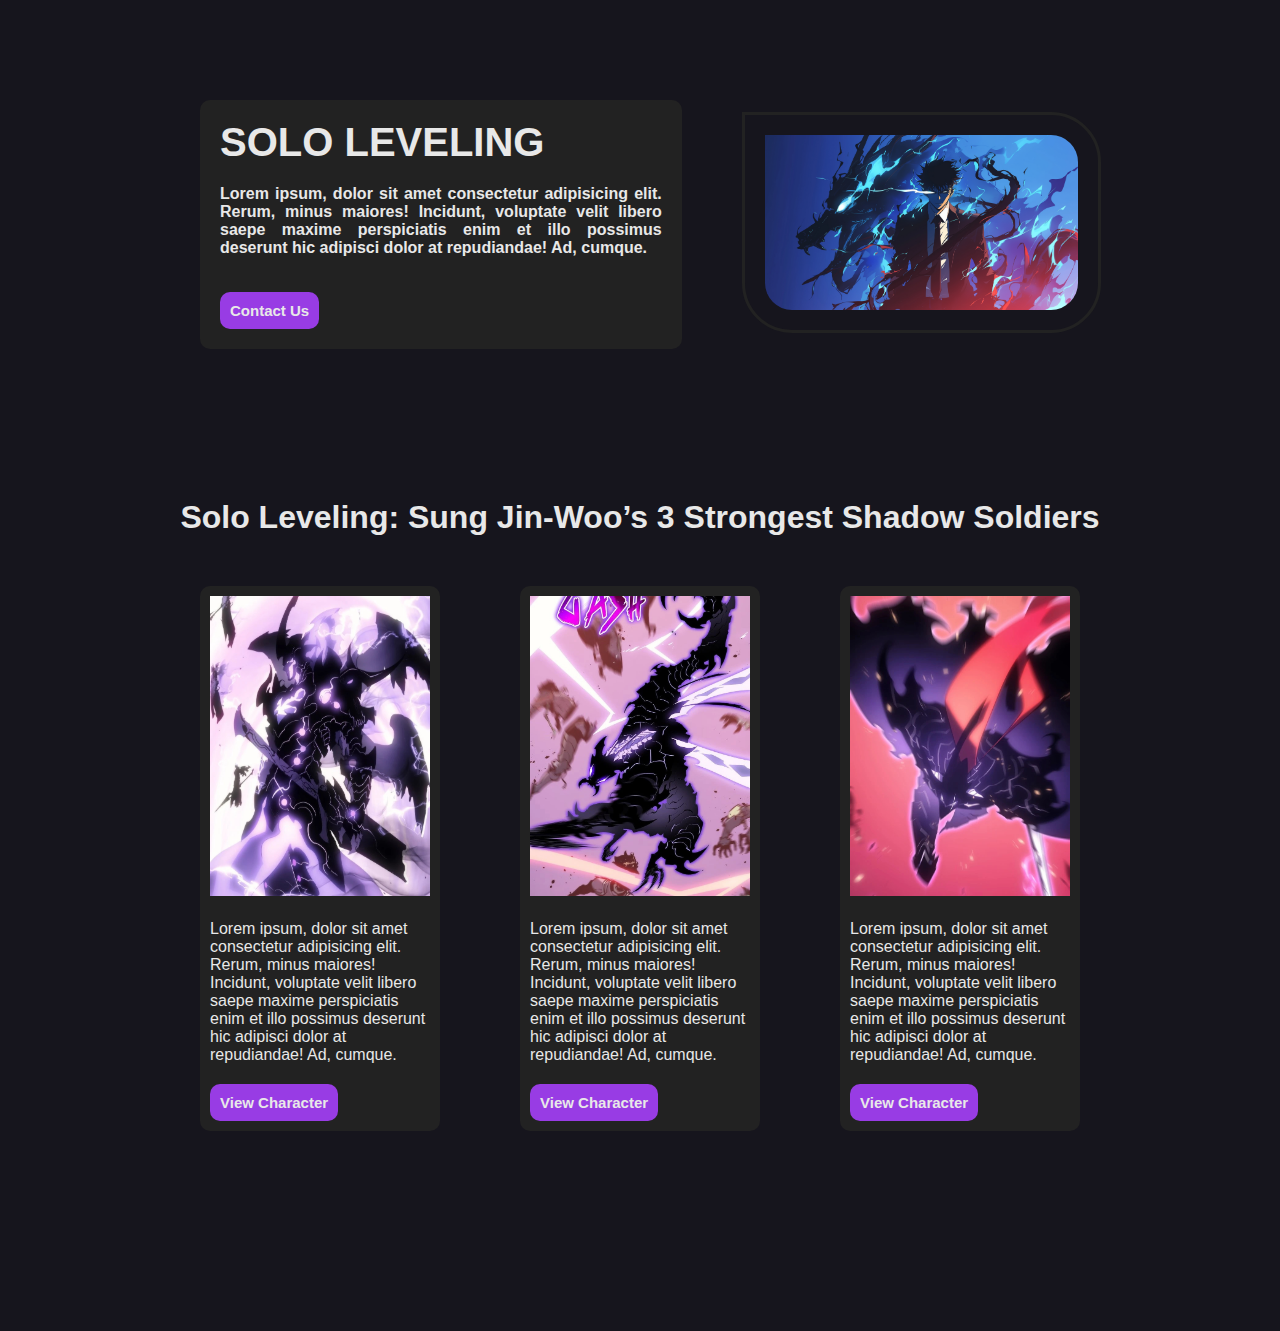
==== quiz-con/index.html @ 82c8b115 "Add files via upload" ====
<!DOCTYPE html>
<html lang="en">
<head>
    <meta charset="UTF-8">
    <meta name="viewport" content="width=device-width, initial-scale=1.0">
    <title>Document</title>
    <link rel="stylesheet" href="style.css">
</head>
<body>
    <div class="sectionOne" id="sectionOne"></div>

    <div class="sectionTwo" id="sectionTwo"></div>
    
    <script type="module" src="./app.js"></script>
</body>
</html>
---- quiz-con/style.css ----
*{
    padding: 0px;
    margin: 0px;
    box-sizing: border-box;
    font-family:Arial, Helvetica, sans-serif;
}

body{
    background-color: #16151d;
}

.sectionOne{
    color:rgb(232, 232, 232);
    display: flex;
    text-align: justify;
    align-items: center;
    margin-top: 100px;
    margin-bottom: 150px;
    margin-left: 200px;
    font-weight: bold;
}

.imgc{
    width: 60%;
    border-radius: 0px 50px 50px 50px;
    margin-left: 60px;
    margin-right: 200px;
    border: 3px solid #222222;
    padding: 20px
}   

.title1{
    margin-bottom: 20px;
    font-size: 40px;
}

.sec1btn{
    padding: 10px;
    border-radius: 10px;
    margin-top: 35px;
    background-color: #983ce4;
    border: none;
    color: rgb(232, 232, 232);
    font-weight: bold;
    font-size: 15px;
}

.leftClass{
    padding:20px;
    background-color: #222222;
    border-radius: 10px;

}

.title2{
    color:rgb(232, 232, 232);
    text-align: center;
    margin-bottom: 50px;
}

.img1{
    width: 100%;
    height: 300px;
}

.container {
    display: flex;
    justify-content: space-between;
}

ul{
    list-style: none;
    margin-left: 40px;
    margin-right: 40px;
    color: rgb(232, 232, 232);
}

.column1{
    margin-left: 200px;
    background-color: #222222;
    padding: 10px;
    border-radius: 10px;
}

.column2{
    background-color: #222222;
    padding: 10px;
    border-radius: 10px;
}

.column3{
    margin-right: 200px;
    background-color: #222222;
    padding: 10px;
    border-radius: 10px;
}

.sectionTwo{
    margin-top: 150px;
    margin-bottom: 200px;
}

.btn1{
    padding: 10px;
    border-radius: 10px;
    margin-top: 20px;
    background-color: #983ce4;
    border: none;
    color: rgb(232, 232, 232);
    font-weight: bold;
    font-size: 15px;
}

.p2{
    margin-top: 20px;
}
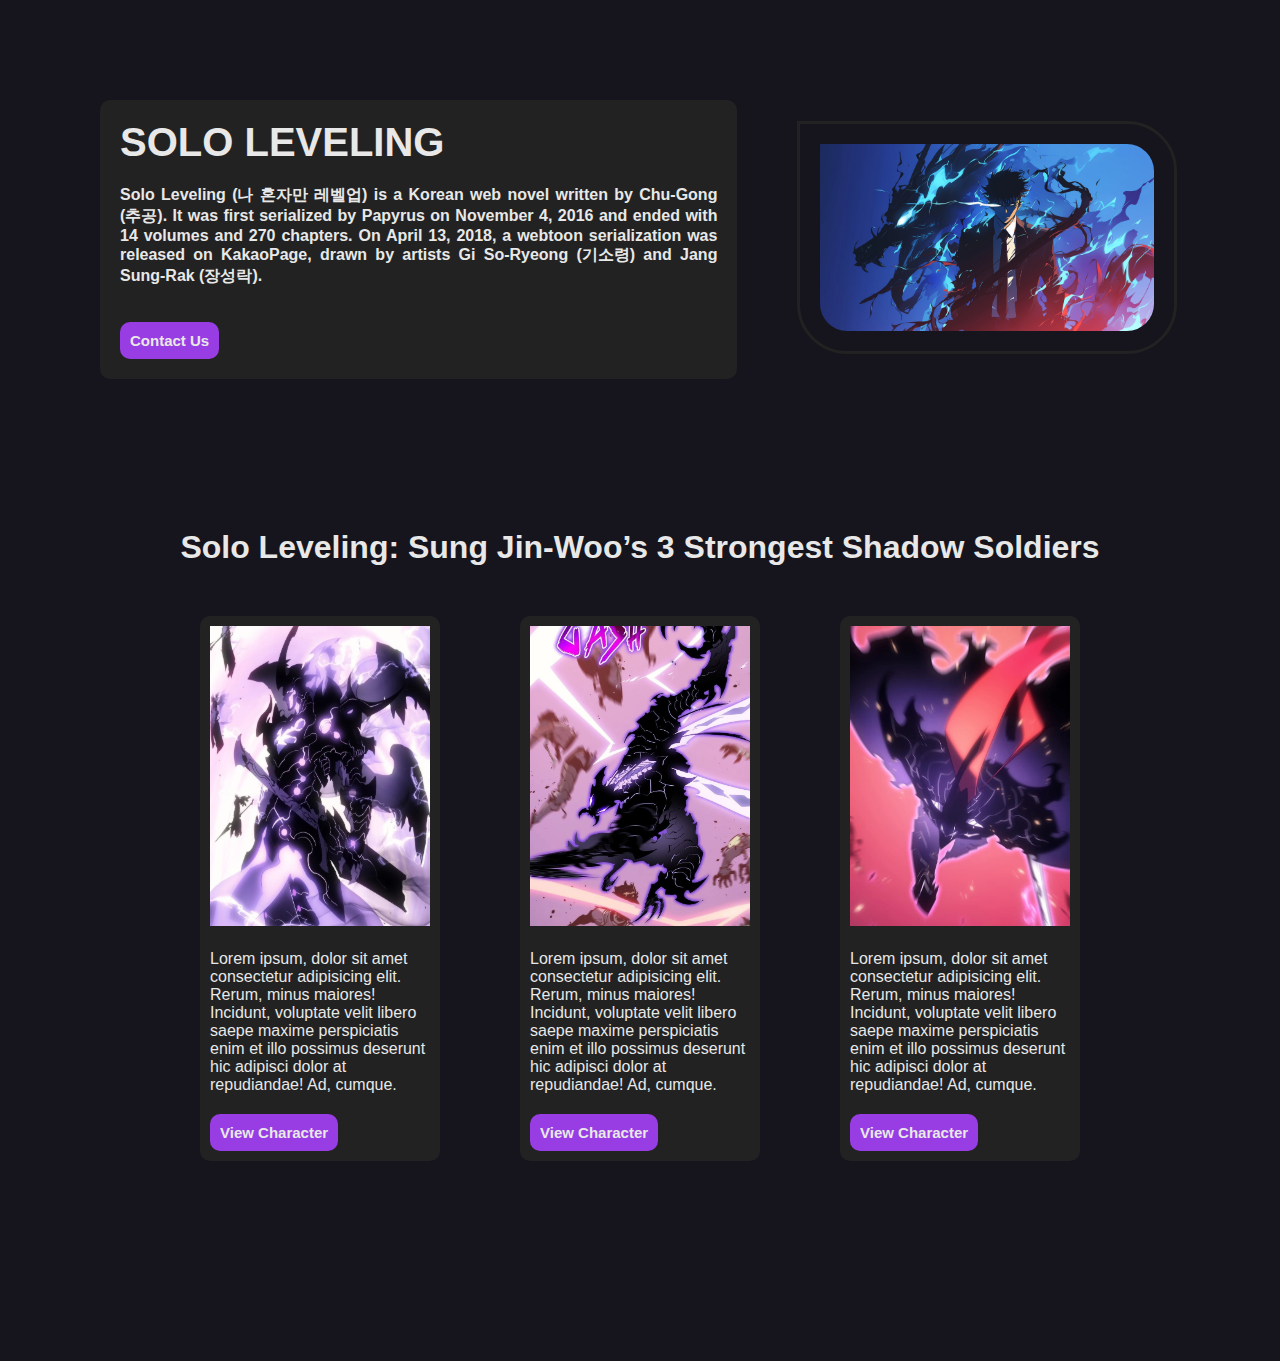
==== commit a6289267: "Add files via upload" ====
--- a/quiz-con/index.html
+++ b/quiz-con/index.html
@@ -7,6 +7,7 @@
     <link rel="stylesheet" href="style.css">
 </head>
 <body>
+
     <div class="sectionOne" id="sectionOne"></div>
 
     <div class="sectionTwo" id="sectionTwo"></div>
--- a/quiz-con/style.css
+++ b/quiz-con/style.css
@@ -16,18 +16,25 @@
     align-items: center;
     margin-top: 100px;
     margin-bottom: 150px;
-    margin-left: 200px;
+    margin-left: 100px;
     font-weight: bold;
 }
 
 .imgc{
-    width: 60%;
+    width: 70%;
     border-radius: 0px 50px 50px 50px;
     margin-left: 60px;
     margin-right: 200px;
     border: 3px solid #222222;
-    padding: 20px
+    padding: 20px;
+    transition: all 0.25s;
 }   
+
+.imgc:hover{
+    border: 3px solid #983ce4;
+    box-shadow: 0 0 15px white;
+    transition: all 0.65s;
+}
 
 .title1{
     margin-bottom: 20px;
@@ -43,13 +50,25 @@
     color: rgb(232, 232, 232);
     font-weight: bold;
     font-size: 15px;
+    transition: all 0.25s;
+}
+
+.sec1btn:hover{
+    background-color: white;
+    transition: all 0.65s;
+    color:black
 }
 
 .leftClass{
     padding:20px;
     background-color: #222222;
     border-radius: 10px;
+    transition: all 0.25s;
+}
 
+.leftClass:hover{
+    box-shadow: 0 0 15px white;
+    transition: all 0.65s;
 }
 
 .title2{
@@ -80,12 +99,14 @@
     background-color: #222222;
     padding: 10px;
     border-radius: 10px;
+    transition: all 0.25s;
 }
 
 .column2{
     background-color: #222222;
     padding: 10px;
     border-radius: 10px;
+    transition: all 0.25s;
 }
 
 .column3{
@@ -93,6 +114,22 @@
     background-color: #222222;
     padding: 10px;
     border-radius: 10px;
+    transition: all 0.25s;
+}
+
+.column1:hover{
+    box-shadow: 0 0 15px white;
+    transition: all 0.65s;
+}
+
+.column2:hover{
+    box-shadow: 0 0 15px white;
+    transition: all 0.65s;
+}
+
+.column3:hover{
+    box-shadow: 0 0 15px white;
+    transition: all 0.65s;
 }
 
 .sectionTwo{
@@ -109,6 +146,14 @@
     color: rgb(232, 232, 232);
     font-weight: bold;
     font-size: 15px;
+    transition: all 0.25s;
+}
+
+.btn1:hover{
+
+    background-color: white;
+    transition: all 0.65s;
+    color:black
 }
 
 .p2{
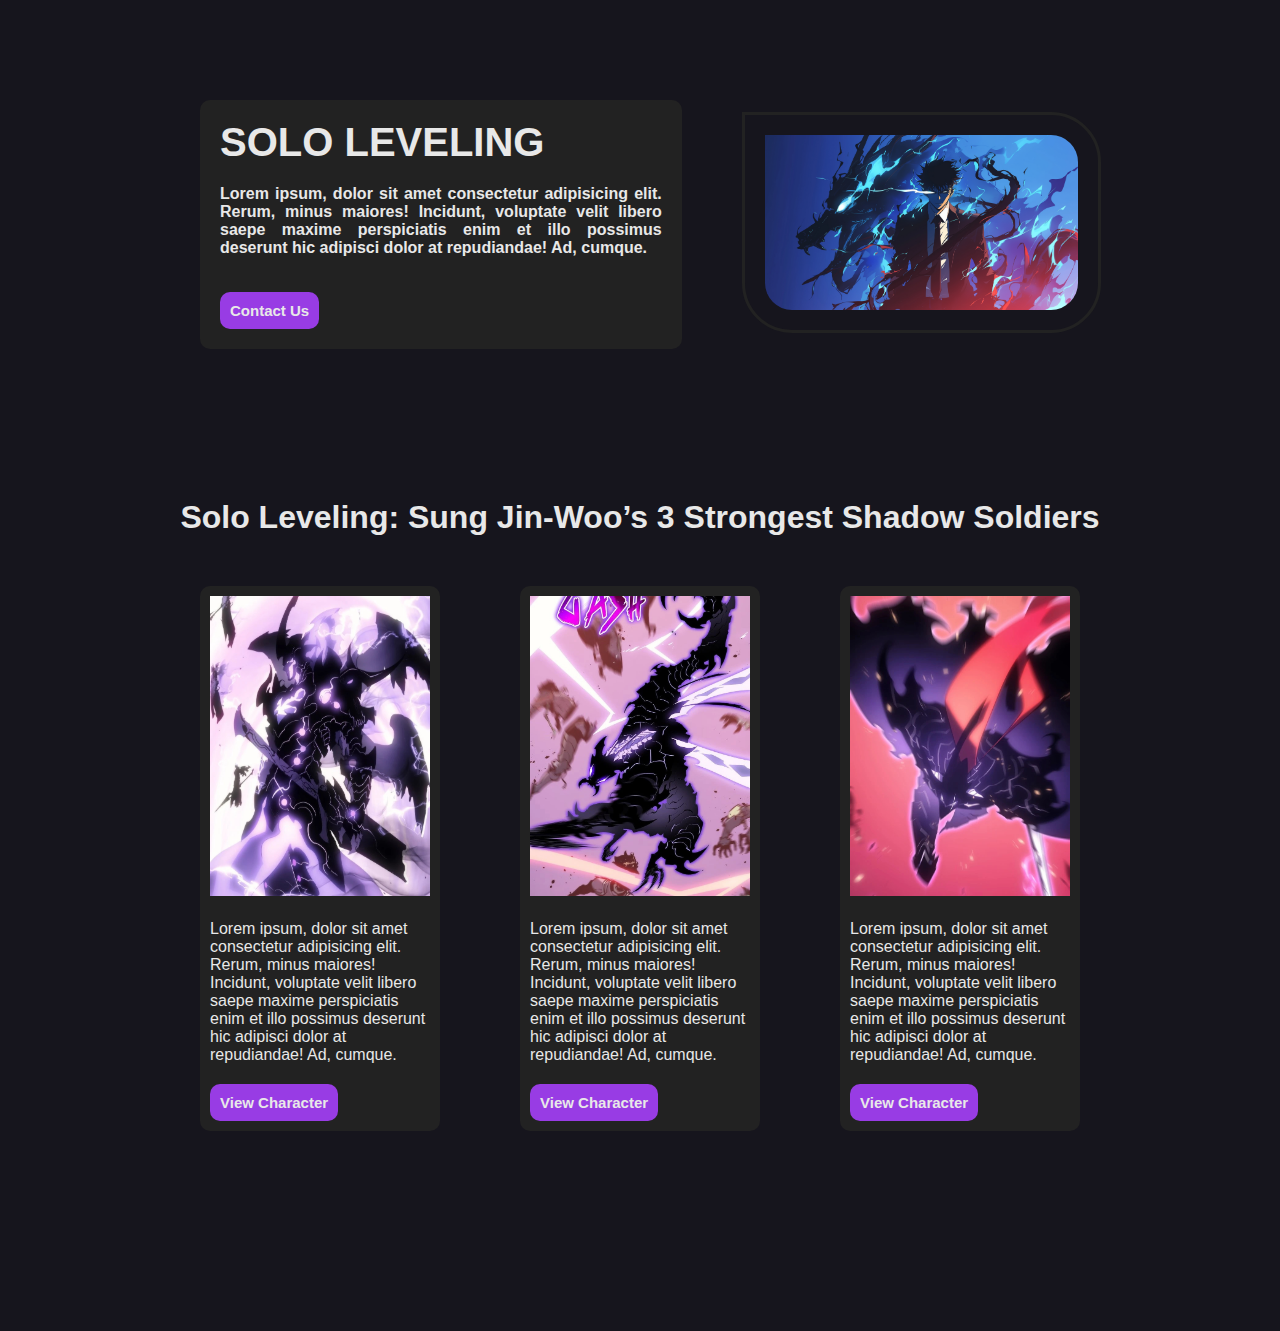
==== commit 19f10593: "Add files via upload" ====
--- a/quiz-con/index.html
+++ b/quiz-con/index.html
@@ -7,7 +7,6 @@
     <link rel="stylesheet" href="style.css">
 </head>
 <body>
-
     <div class="sectionOne" id="sectionOne"></div>
 
     <div class="sectionTwo" id="sectionTwo"></div>
--- a/quiz-con/style.css
+++ b/quiz-con/style.css
@@ -16,25 +16,18 @@
     align-items: center;
     margin-top: 100px;
     margin-bottom: 150px;
-    margin-left: 100px;
+    margin-left: 200px;
     font-weight: bold;
 }
 
 .imgc{
-    width: 70%;
+    width: 60%;
     border-radius: 0px 50px 50px 50px;
     margin-left: 60px;
     margin-right: 200px;
     border: 3px solid #222222;
-    padding: 20px;
-    transition: all 0.25s;
+    padding: 20px
 }   
-
-.imgc:hover{
-    border: 3px solid #983ce4;
-    box-shadow: 0 0 15px white;
-    transition: all 0.65s;
-}
 
 .title1{
     margin-bottom: 20px;
@@ -50,25 +43,13 @@
     color: rgb(232, 232, 232);
     font-weight: bold;
     font-size: 15px;
-    transition: all 0.25s;
-}
-
-.sec1btn:hover{
-    background-color: white;
-    transition: all 0.65s;
-    color:black
 }
 
 .leftClass{
     padding:20px;
     background-color: #222222;
     border-radius: 10px;
-    transition: all 0.25s;
-}
 
-.leftClass:hover{
-    box-shadow: 0 0 15px white;
-    transition: all 0.65s;
 }
 
 .title2{
@@ -99,14 +80,12 @@
     background-color: #222222;
     padding: 10px;
     border-radius: 10px;
-    transition: all 0.25s;
 }
 
 .column2{
     background-color: #222222;
     padding: 10px;
     border-radius: 10px;
-    transition: all 0.25s;
 }
 
 .column3{
@@ -114,22 +93,6 @@
     background-color: #222222;
     padding: 10px;
     border-radius: 10px;
-    transition: all 0.25s;
-}
-
-.column1:hover{
-    box-shadow: 0 0 15px white;
-    transition: all 0.65s;
-}
-
-.column2:hover{
-    box-shadow: 0 0 15px white;
-    transition: all 0.65s;
-}
-
-.column3:hover{
-    box-shadow: 0 0 15px white;
-    transition: all 0.65s;
 }
 
 .sectionTwo{
@@ -146,14 +109,6 @@
     color: rgb(232, 232, 232);
     font-weight: bold;
     font-size: 15px;
-    transition: all 0.25s;
-}
-
-.btn1:hover{
-
-    background-color: white;
-    transition: all 0.65s;
-    color:black
 }
 
 .p2{
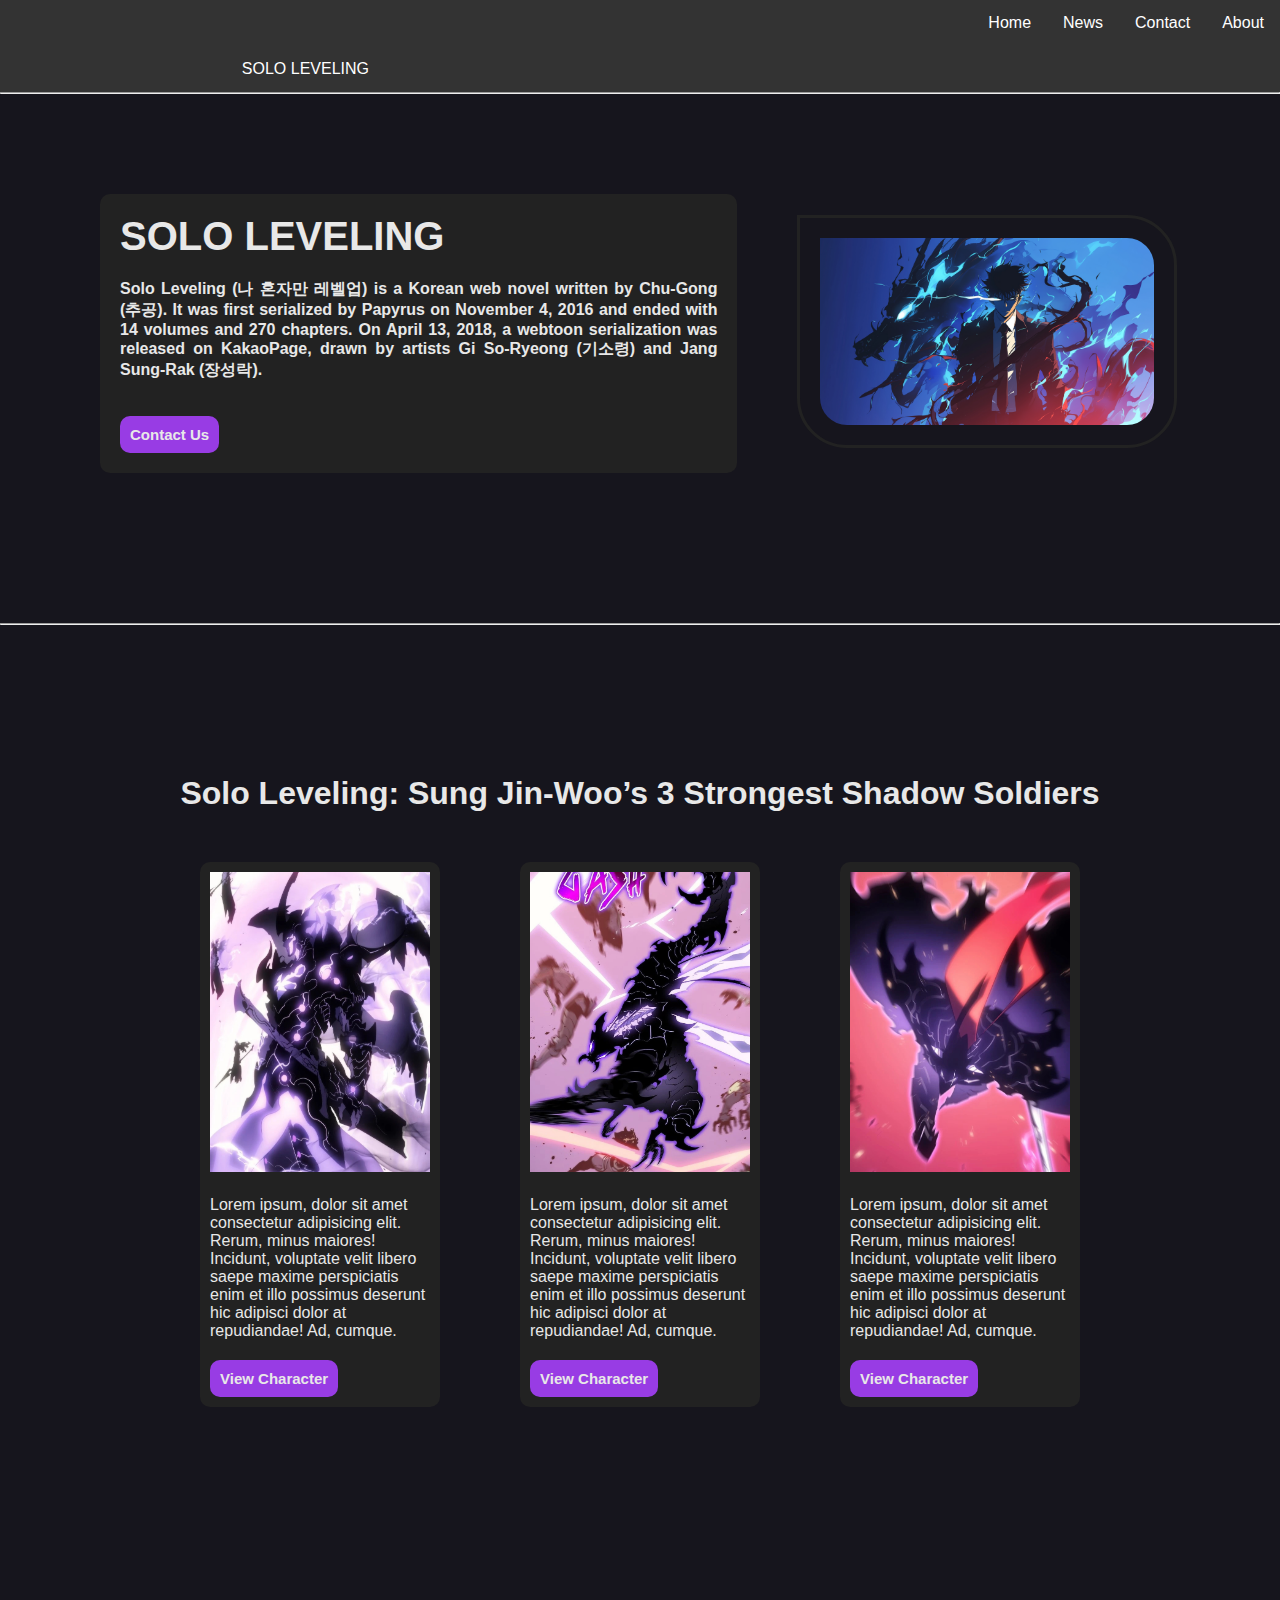
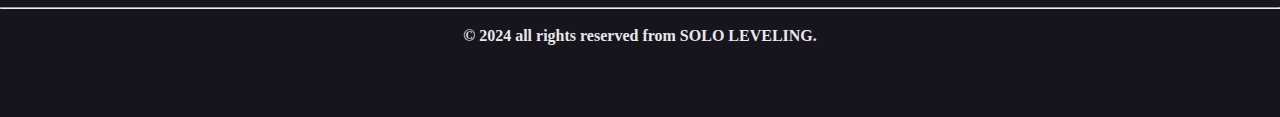
==== commit ba0e3699: "Add files via upload" ====
--- a/quiz-con/index.html
+++ b/quiz-con/index.html
@@ -5,12 +5,28 @@
     <meta name="viewport" content="width=device-width, initial-scale=1.0">
     <title>Document</title>
     <link rel="stylesheet" href="style.css">
+    <link rel="stylesheet" href="style2.css">
 </head>
 <body>
+    <ul class="navul">
+        
+        <li class="navli"><a class="active" href="#about">About</a></li>
+        <li class="navli"><a href="#contact">Contact</a></li>
+        <li class="navli"><a href="#news">News</a></li>
+        <li class="navli"><a href="#home">Home</a></li>
+        <li class="navli"><a class="name" >SOLO LEVELING</a></li>
+      </ul>
+    <hr>
     <div class="sectionOne" id="sectionOne"></div>
-
+    <hr>
     <div class="sectionTwo" id="sectionTwo"></div>
-    
+    <hr>
+    <br>
+    <h4 style="font-family: 'Times New Roman', Times, serif; text-align: center; color: rgb(232, 232, 232);">&#xa9; 2024 all rights reserved from SOLO LEVELING.</h4>
+    <br>
+    <br>
+    <br>
+    <br>
     <script type="module" src="./app.js"></script>
 </body>
 </html>--- a/quiz-con/style.css
+++ b/quiz-con/style.css
@@ -7,6 +7,37 @@
 
 body{
     background-color: #16151d;
+}
+
+.navul {
+    list-style-type: none;
+    margin: 0;
+    padding: 0;
+    overflow: hidden;
+    background-color: #333;
+}
+  
+.navli {
+    float: right;
+}
+  
+.navli a {
+    display: block;
+    color: white;
+    text-align: center;
+    padding: 14px 16px;
+    text-decoration: none;
+    transition: all 0.25s;
+}
+  
+.navli a:hover {
+    background-color: #111;
+    transform: scale(1.1);
+    transition: all 0.65s;
+}
+
+.name{
+    margin-right: 895px;
 }
 
 .sectionOne{
@@ -16,18 +47,26 @@
     align-items: center;
     margin-top: 100px;
     margin-bottom: 150px;
-    margin-left: 200px;
+    margin-left: 100px;
     font-weight: bold;
 }
 
 .imgc{
-    width: 60%;
+    width: 70%;
     border-radius: 0px 50px 50px 50px;
     margin-left: 60px;
     margin-right: 200px;
     border: 3px solid #222222;
-    padding: 20px
+    padding: 20px;
+    transition: all 0.25s;
 }   
+
+.imgc:hover{
+    border: 3px solid #983ce4;
+    box-shadow: 0 0 15px white;
+    transition: all 0.65s;
+    transform: scale(1.2);
+}
 
 .title1{
     margin-bottom: 20px;
@@ -43,13 +82,25 @@
     color: rgb(232, 232, 232);
     font-weight: bold;
     font-size: 15px;
+    transition: all 0.25s;
+}
+
+.sec1btn:hover{
+    background-color: white;
+    transition: all 0.65s;
+    color:black;
 }
 
 .leftClass{
     padding:20px;
     background-color: #222222;
     border-radius: 10px;
-
+    transition: all 0.25s;
+}
+
+.leftClass:hover{
+    box-shadow: 0 0 15px white;
+    transition: all 0.65s;
 }
 
 .title2{
@@ -61,6 +112,13 @@
 .img1{
     width: 100%;
     height: 300px;
+    transition: all 0.25s;
+}
+
+.img1:hover{
+    transform: scale(1.2);
+    border-radius: 10px;
+    transition: all 0.65s;
 }
 
 .container {
@@ -80,12 +138,14 @@
     background-color: #222222;
     padding: 10px;
     border-radius: 10px;
+    transition: all 0.25s;
 }
 
 .column2{
     background-color: #222222;
     padding: 10px;
     border-radius: 10px;
+    transition: all 0.25s;
 }
 
 .column3{
@@ -93,6 +153,21 @@
     background-color: #222222;
     padding: 10px;
     border-radius: 10px;
+    transition: all 0.25s;
+}
+
+.column1:hover{
+    box-shadow: 0 0 15px white;
+    transition: all 0.65s;
+}
+
+.column2:hover{
+    box-shadow: 0 0 15px white;
+    transition: all 0.65s;
+}
+
+.column3:hover{
+    box-shadow: 0 0 15px white;
 }
 
 .sectionTwo{
@@ -109,8 +184,20 @@
     color: rgb(232, 232, 232);
     font-weight: bold;
     font-size: 15px;
+    transition: all 0.25s;
+}
+
+.btn1:hover{
+
+    background-color: white;
+    transition: all 0.65s;
+    color:black
 }
 
 .p2{
     margin-top: 20px;
+}
+
+hr{
+    color: white;
 }